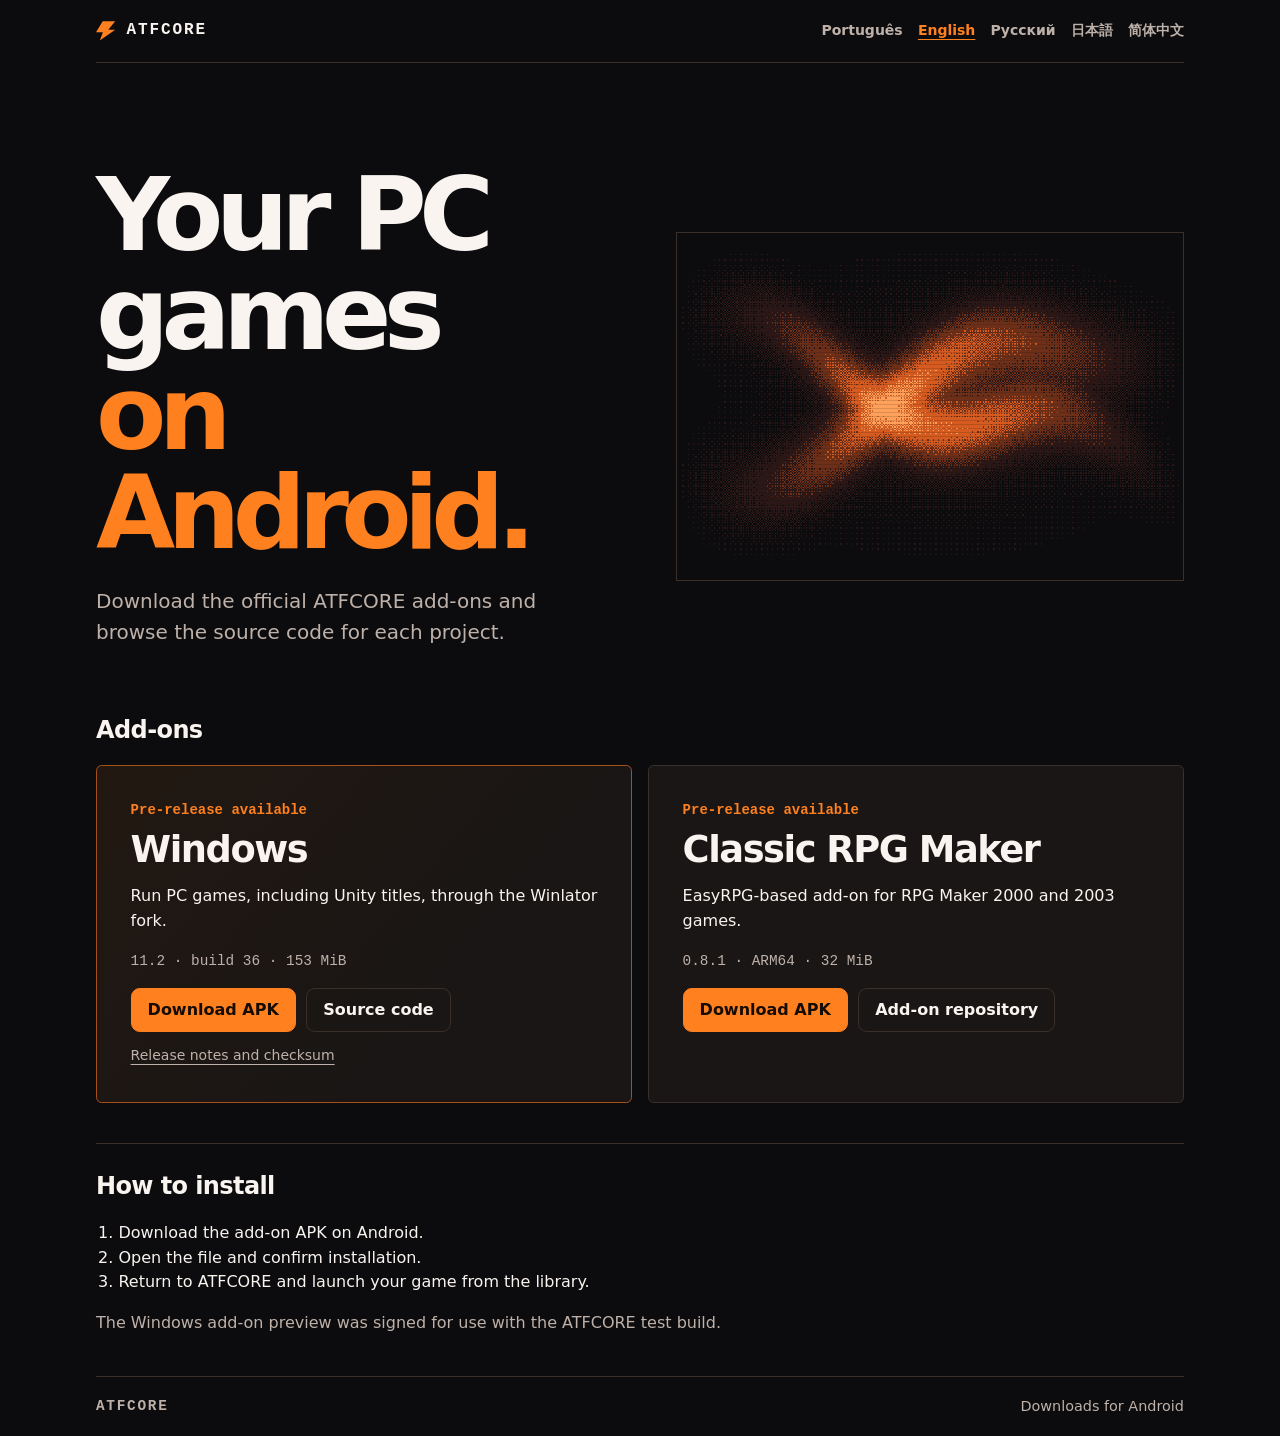
==== en/index.html @ ce7ff2d3 "Translate downloads and link directly to add-on APKs" ====
<!doctype html>
<html lang="en">
<head>
<meta charset="utf-8">
<meta name="viewport" content="width=device-width, initial-scale=1">
<meta name="description" content="Downloads and source code for the official ATFCORE Android add-ons.">
<meta name="theme-color" content="#0c0c0e">
<title>Downloads · ATFCORE</title>
<link rel="stylesheet" href="../style.css">
</head>
<body>
<header class="shell masthead"><span class="brand"><span class="mark" aria-hidden="true"></span> ATFCORE</span><nav class="languages" aria-label="Language"><a href="../" lang="pt-BR" hreflang="pt-BR">Português</a><a href="../en/" lang="en" hreflang="en" aria-current="page">English</a><a href="../ru/" lang="ru" hreflang="ru">Русский</a><a href="../ja/" lang="ja" hreflang="ja">日本語</a><a href="../zh/" lang="zh-Hans" hreflang="zh-Hans">简体中文</a></nav></header>
<main class="shell">
  <section class="hero">
    <div class="hero-copy">
    <h1>Your PC games<br><em>on Android.</em></h1>
    <p>Download the official ATFCORE add-ons and browse the source code for each project.</p>
    </div>
    <div class="hero-art" aria-hidden="true"></div>
  </section>
  <section id="downloads" aria-labelledby="downloads-title">
    <h2 id="downloads-title">Add-ons</h2>
    <div class="cards">
      <article class="card featured">
        <p class="status">Pre-release available</p>
        <h3>Windows</h3>
        <p>Run PC games, including Unity titles, through the Winlator fork.</p>
        <p class="meta">11.2 · build 36 · 153 MiB</p>
        <div class="actions">
          <a class="primary" href="https://github.com/atfcoreemu-svg/ATFCORE-Windows-Addon/releases/download/v11.2-build36/ATFCORE-WindowsAddon-11.2-build36.apk">Download APK</a>
          <a class="secondary" href="https://github.com/atfcoreemu-svg/ATFCORE-Windows-Addon">Source code</a>
        </div>
        <a class="release" href="https://github.com/atfcoreemu-svg/ATFCORE-Windows-Addon/releases/tag/v11.2-build36">Release notes and checksum</a>
      </article>
      <article class="card">
        <p class="status">Pre-release available</p>
        <h3>Classic RPG Maker</h3>
        <p>EasyRPG-based add-on for RPG Maker 2000 and 2003 games.</p>
        <p class="meta">0.8.1 · ARM64 · 32 MiB</p>
        <div class="actions"><a class="primary" href="https://github.com/atfcoreemu-svg/ATFCORE-RpgClassicAddon/releases/download/v0.8.1-atfcore-preview/ATFCORE-RpgClassicAddon-0.8.1-preview.apk">Download APK</a><a class="secondary" href="https://github.com/atfcoreemu-svg/ATFCORE-RpgClassicAddon">Add-on repository</a></div>
      </article>
    </div>
  </section>
  <section class="install" aria-labelledby="install-title">
    <h2 id="install-title">How to install</h2>
    <ol><li>Download the add-on APK on Android.</li><li>Open the file and confirm installation.</li><li>Return to ATFCORE and launch your game from the library.</li></ol>
    <p>The Windows add-on preview was signed for use with the ATFCORE test build.</p>
  </section>
</main>
<footer class="shell footer"><span class="brand">ATFCORE</span><span>Downloads for Android</span></footer>
</body>
</html>
---- style.css ----
:root{color-scheme:dark;--base:#0c0c0e;--text:#f9f4ef;--muted:#beb1a9;--orange:#ff801e;--line:#3b3029;--panel:#191615}
*{box-sizing:border-box}
html{scroll-behavior:smooth}
body{margin:0;background:radial-gradient(ellipse at 88% 8%,#432311 0,transparent 38rem),var(--base);color:var(--text);font-family:system-ui,sans-serif;line-height:1.55}
.shell{width:min(100% - 3rem,68rem);margin:auto}
.masthead,.footer{display:flex;justify-content:space-between;align-items:center;gap:1rem;padding:1.15rem 0;border-bottom:1px solid var(--line)}
.brand{display:inline-flex;align-items:center;gap:.7rem;font-weight:850;letter-spacing:.12em}
.mark{width:1.2rem;height:1.2rem;background:var(--orange);clip-path:polygon(35% 0,100% 0,64% 44%,100% 44%,20% 100%,36% 58%,0 58%)}
a{color:inherit;text-underline-offset:.25em}
a:focus-visible{outline:2px solid var(--orange);outline-offset:4px}
.masthead a,.release,.footer,.meta{color:var(--muted)}
.hero{padding:clamp(3.5rem,8vw,7rem) 0 clamp(2rem,5vw,4rem)}
h1,h2,h3,p{margin:0}
h1{font-weight:900;letter-spacing:-.075em;font-size:clamp(3rem,8vw,6.7rem);line-height:.97}
h1 em{font-style:normal;color:var(--orange)}
.hero p{max-width:32rem;font-size:clamp(1rem,2vw,1.25rem);margin-top:1.5rem;color:var(--muted)}
h2{font-size:1.5rem;letter-spacing:-.025em;margin-bottom:1rem}
.cards{display:grid;grid-template-columns:1fr 1fr;gap:1rem}
.card{padding:clamp(1.25rem,3vw,2.1rem);background:var(--panel);border:1px solid var(--line);border-radius:1rem}
.featured{border-color:#a7501c;background:linear-gradient(130deg,#291a12,var(--panel) 65%)}
.status{font-size:.875rem;font-weight:700;color:var(--orange)}
.pending{color:var(--muted)}
h3{font-size:clamp(1.65rem,3vw,2.3rem);line-height:1.15;margin:.45rem 0 .8rem;letter-spacing:-.04em}
.meta{margin:1rem 0;font-size:.9rem}
.actions{display:flex;gap:.65rem;flex-wrap:wrap}
.primary,.secondary{display:inline-flex;align-items:center;min-height:2.75rem;padding:.55rem 1rem;border-radius:.55rem;font-weight:750;text-decoration:none;border:1px solid var(--line)}
.primary{background:var(--orange);color:#170c04;border-color:var(--orange)}
.primary:hover{background:#ffa65b}
.secondary:hover{border-color:var(--orange)}
.release{display:inline-block;margin-top:.8rem;font-size:.875rem}
.install{margin:2.5rem 0;padding-top:1.5rem;border-top:1px solid var(--line)}
.install ol{padding-left:1.4rem}
.install p{color:var(--muted)}
.footer{border-top:1px solid var(--line);border-bottom:0;font-size:.9rem}
@media(max-width:42rem){.cards{grid-template-columns:1fr}.shell{width:calc(100% - 2rem)}.footer{align-items:flex-start;flex-direction:column}}
@media(prefers-reduced-motion:reduce){html{scroll-behavior:auto}}

/* Ordered-dither motif rendered at native pixels, with a restrained CRT border. */
body{background:var(--base)}
.hero{display:grid;grid-template-columns:minmax(0,1.08fr) minmax(0,1fr);gap:2rem;align-items:center}
.hero-copy{position:relative;z-index:1}
.hero-art{aspect-ratio:16/11;background:var(--base) url("dither.png") center/100% 100% no-repeat;image-rendering:pixelated;border:1px solid var(--line);position:relative}
.hero-art::after{content:"";position:absolute;inset:0;background:repeating-linear-gradient(0deg,transparent 0 3px,#0c0c0e25 3px 4px);pointer-events:none}
.card{border-radius:.35rem}
.featured{background:linear-gradient(130deg,#221811,var(--panel) 65%)}
.status,.brand,.meta{font-family:ui-monospace,monospace}
@media(max-width:55rem){.hero{gap:1rem}.hero h1{font-size:clamp(2.8rem,7.5vw,5rem)}}
@media(max-width:42rem){.hero{grid-template-columns:1fr;gap:1.6rem}.hero-art{aspect-ratio:2/1;background-size:cover}}

.languages{display:flex;flex-wrap:wrap;gap:.35rem .95rem;justify-content:flex-end;font-size:.875rem}
.languages a{color:var(--muted);font-weight:650;text-decoration:none}
.languages a[aria-current=page]{color:var(--orange);text-decoration:underline}
:lang(ja) h1,:lang(zh-Hans) h1{letter-spacing:-.04em;font-size:clamp(2.8rem,6.3vw,5.4rem);line-height:1.12}
:lang(ru) h1{font-size:clamp(2.8rem,7vw,5.8rem)}
@media(max-width:34rem){.masthead{align-items:flex-start;flex-direction:column}.languages{justify-content:flex-start}}
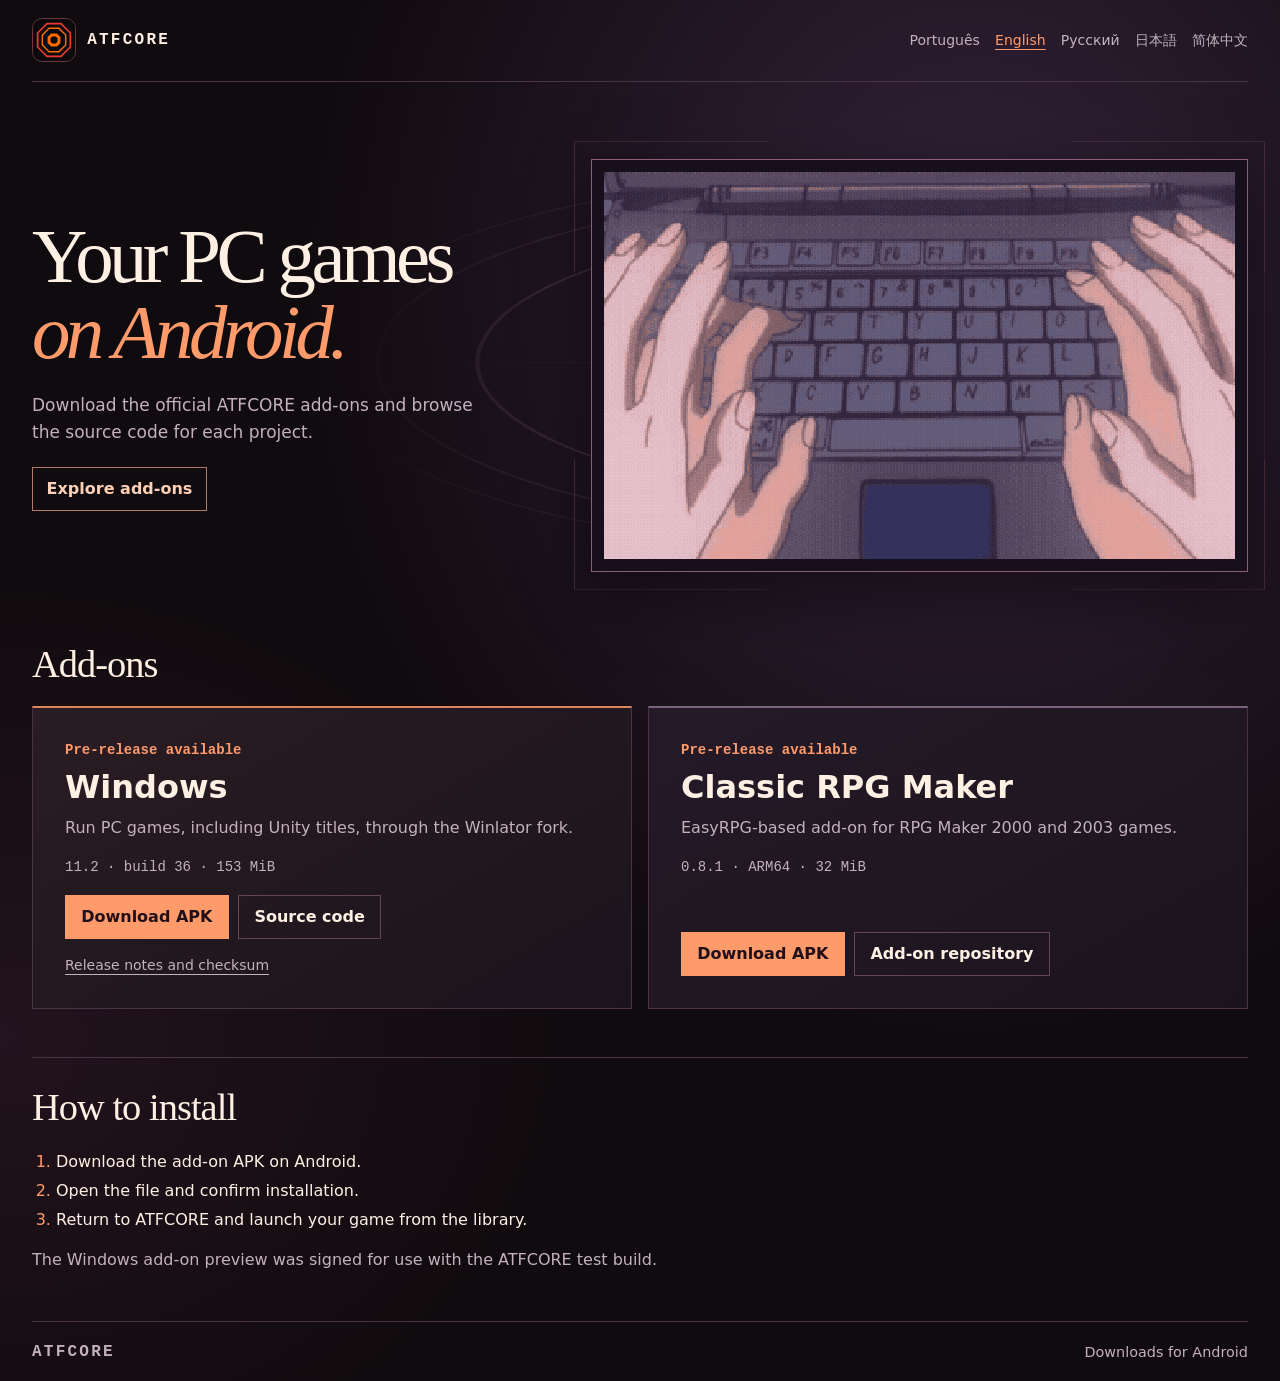
==== commit efcfbf19: "Use the app mark and original dithered Evangelion frame" ====
--- a/en/index.html
+++ b/en/index.html
@@ -4,19 +4,23 @@
 <meta charset="utf-8">
 <meta name="viewport" content="width=device-width, initial-scale=1">
 <meta name="description" content="Downloads and source code for the official ATFCORE Android add-ons.">
-<meta name="theme-color" content="#0c0c0e">
+<meta name="theme-color" content="#100b0e">
+<link rel="icon" href="../atfcore.svg" type="image/svg+xml">
 <title>Downloads · ATFCORE</title>
 <link rel="stylesheet" href="../style.css">
 </head>
 <body>
-<header class="shell masthead"><span class="brand"><span class="mark" aria-hidden="true"></span> ATFCORE</span><nav class="languages" aria-label="Language"><a href="../" lang="pt-BR" hreflang="pt-BR">Português</a><a href="../en/" lang="en" hreflang="en" aria-current="page">English</a><a href="../ru/" lang="ru" hreflang="ru">Русский</a><a href="../ja/" lang="ja" hreflang="ja">日本語</a><a href="../zh/" lang="zh-Hans" hreflang="zh-Hans">简体中文</a></nav></header>
+<header class="shell masthead"><span class="brand"><img src="../atfcore.svg" alt="" width="44" height="44">ATFCORE</span><nav class="languages" aria-label="Language"><a href="../?lang=pt-BR" lang="pt-BR" hreflang="pt-BR">Português</a><a href="../en/" lang="en" hreflang="en" aria-current="page">English</a><a href="../ru/" lang="ru" hreflang="ru">Русский</a><a href="../ja/" lang="ja" hreflang="ja">日本語</a><a href="../zh/" lang="zh-Hans" hreflang="zh-Hans">简体中文</a></nav></header>
 <main class="shell">
   <section class="hero">
     <div class="hero-copy">
     <h1>Your PC games<br><em>on Android.</em></h1>
     <p>Download the official ATFCORE add-ons and browse the source code for each project.</p>
+      <a class="hero-link" href="#downloads">Explore add-ons</a>
     </div>
-    <div class="hero-art" aria-hidden="true"></div>
+    <figure class="hero-art">
+      <img src="../hands-hero.webp" alt="A pixelated frame of Ritsuko and Maya overlapping their hands over a keyboard." width="384" height="236" fetchpriority="high">
+    </figure>
   </section>
   <section id="downloads" aria-labelledby="downloads-title">
     <h2 id="downloads-title">Add-ons</h2>
--- a/style.css
+++ b/style.css
@@ -1,55 +1,185 @@
-:root{color-scheme:dark;--base:#0c0c0e;--text:#f9f4ef;--muted:#beb1a9;--orange:#ff801e;--line:#3b3029;--panel:#191615}
-*{box-sizing:border-box}
-html{scroll-behavior:smooth}
-body{margin:0;background:radial-gradient(ellipse at 88% 8%,#432311 0,transparent 38rem),var(--base);color:var(--text);font-family:system-ui,sans-serif;line-height:1.55}
-.shell{width:min(100% - 3rem,68rem);margin:auto}
-.masthead,.footer{display:flex;justify-content:space-between;align-items:center;gap:1rem;padding:1.15rem 0;border-bottom:1px solid var(--line)}
-.brand{display:inline-flex;align-items:center;gap:.7rem;font-weight:850;letter-spacing:.12em}
-.mark{width:1.2rem;height:1.2rem;background:var(--orange);clip-path:polygon(35% 0,100% 0,64% 44%,100% 44%,20% 100%,36% 58%,0 58%)}
-a{color:inherit;text-underline-offset:.25em}
-a:focus-visible{outline:2px solid var(--orange);outline-offset:4px}
-.masthead a,.release,.footer,.meta{color:var(--muted)}
-.hero{padding:clamp(3.5rem,8vw,7rem) 0 clamp(2rem,5vw,4rem)}
-h1,h2,h3,p{margin:0}
-h1{font-weight:900;letter-spacing:-.075em;font-size:clamp(3rem,8vw,6.7rem);line-height:.97}
-h1 em{font-style:normal;color:var(--orange)}
-.hero p{max-width:32rem;font-size:clamp(1rem,2vw,1.25rem);margin-top:1.5rem;color:var(--muted)}
-h2{font-size:1.5rem;letter-spacing:-.025em;margin-bottom:1rem}
-.cards{display:grid;grid-template-columns:1fr 1fr;gap:1rem}
-.card{padding:clamp(1.25rem,3vw,2.1rem);background:var(--panel);border:1px solid var(--line);border-radius:1rem}
-.featured{border-color:#a7501c;background:linear-gradient(130deg,#291a12,var(--panel) 65%)}
-.status{font-size:.875rem;font-weight:700;color:var(--orange)}
-.pending{color:var(--muted)}
-h3{font-size:clamp(1.65rem,3vw,2.3rem);line-height:1.15;margin:.45rem 0 .8rem;letter-spacing:-.04em}
-.meta{margin:1rem 0;font-size:.9rem}
-.actions{display:flex;gap:.65rem;flex-wrap:wrap}
-.primary,.secondary{display:inline-flex;align-items:center;min-height:2.75rem;padding:.55rem 1rem;border-radius:.55rem;font-weight:750;text-decoration:none;border:1px solid var(--line)}
-.primary{background:var(--orange);color:#170c04;border-color:var(--orange)}
-.primary:hover{background:#ffa65b}
-.secondary:hover{border-color:var(--orange)}
-.release{display:inline-block;margin-top:.8rem;font-size:.875rem}
-.install{margin:2.5rem 0;padding-top:1.5rem;border-top:1px solid var(--line)}
-.install ol{padding-left:1.4rem}
-.install p{color:var(--muted)}
-.footer{border-top:1px solid var(--line);border-bottom:0;font-size:.9rem}
-@media(max-width:42rem){.cards{grid-template-columns:1fr}.shell{width:calc(100% - 2rem)}.footer{align-items:flex-start;flex-direction:column}}
-@media(prefers-reduced-motion:reduce){html{scroll-behavior:auto}}
+:root {
+  color-scheme: dark;
+  --base: #100b0e;
+  --panel: #1b141c;
+  --text: #fff0e4;
+  --muted: #c4b1bd;
+  --accent: #ff9b6a;
+  --line: #4a3343;
+  --mono: ui-monospace, "Liberation Mono", monospace;
+}
 
-/* Ordered-dither motif rendered at native pixels, with a restrained CRT border. */
-body{background:var(--base)}
-.hero{display:grid;grid-template-columns:minmax(0,1.08fr) minmax(0,1fr);gap:2rem;align-items:center}
-.hero-copy{position:relative;z-index:1}
-.hero-art{aspect-ratio:16/11;background:var(--base) url("dither.png") center/100% 100% no-repeat;image-rendering:pixelated;border:1px solid var(--line);position:relative}
-.hero-art::after{content:"";position:absolute;inset:0;background:repeating-linear-gradient(0deg,transparent 0 3px,#0c0c0e25 3px 4px);pointer-events:none}
-.card{border-radius:.35rem}
-.featured{background:linear-gradient(130deg,#221811,var(--panel) 65%)}
-.status,.brand,.meta{font-family:ui-monospace,monospace}
-@media(max-width:55rem){.hero{gap:1rem}.hero h1{font-size:clamp(2.8rem,7.5vw,5rem)}}
-@media(max-width:42rem){.hero{grid-template-columns:1fr;gap:1.6rem}.hero-art{aspect-ratio:2/1;background-size:cover}}
+* { box-sizing: border-box; }
+html { scroll-behavior: smooth; }
+body {
+  margin: 0;
+  background:
+    radial-gradient(ellipse at 76% 21%, #34223b 0, transparent 42rem),
+    radial-gradient(ellipse at 0 75%, #23131e 0, transparent 36rem),
+    var(--base);
+  color: var(--text);
+  font: 1rem/1.55 system-ui, sans-serif;
+}
 
-.languages{display:flex;flex-wrap:wrap;gap:.35rem .95rem;justify-content:flex-end;font-size:.875rem}
-.languages a{color:var(--muted);font-weight:650;text-decoration:none}
-.languages a[aria-current=page]{color:var(--orange);text-decoration:underline}
-:lang(ja) h1,:lang(zh-Hans) h1{letter-spacing:-.04em;font-size:clamp(2.8rem,6.3vw,5.4rem);line-height:1.12}
-:lang(ru) h1{font-size:clamp(2.8rem,7vw,5.8rem)}
-@media(max-width:34rem){.masthead{align-items:flex-start;flex-direction:column}.languages{justify-content:flex-start}}
+.shell { width: min(100% - 4rem, 76rem); margin-inline: auto; }
+a { color: inherit; text-underline-offset: .27em; }
+a:focus-visible { outline: 2px solid var(--accent); outline-offset: 4px; }
+h1, h2, h3, p, figure { margin: 0; }
+
+.masthead, .footer {
+  display: flex;
+  align-items: center;
+  justify-content: space-between;
+  gap: 1rem 2rem;
+  padding-block: 1.15rem;
+}
+.masthead { border-bottom: 1px solid var(--line); }
+.brand {
+  display: inline-flex;
+  align-items: center;
+  gap: .7rem;
+  font: 750 1rem/1 var(--mono);
+  letter-spacing: .14em;
+}
+.brand img {
+  display: block;
+  background: #0a0a0c;
+  border: 1px solid #683b44;
+  border-radius: .65rem;
+}
+.languages {
+  display: flex;
+  flex-wrap: wrap;
+  justify-content: flex-end;
+  gap: .3rem .95rem;
+  font-size: .875rem;
+}
+.languages a {
+  min-height: 2rem;
+  display: inline-flex;
+  align-items: center;
+  color: var(--muted);
+  text-decoration: none;
+}
+.languages a:hover, .languages a[aria-current="page"] { color: var(--accent); text-decoration: underline; }
+
+.hero {
+  display: grid;
+  position: relative;
+  isolation: isolate;
+  grid-template-columns: minmax(0,.86fr) minmax(0,1.14fr);
+  align-items: center;
+  gap: clamp(2rem, 5vw, 5rem);
+  padding-block: clamp(3rem, 6vw, 5rem) clamp(3rem, 5.5vw, 4.8rem);
+}
+.hero::before {
+  content: "";
+  position: absolute;
+  z-index: -1;
+  inset: 0;
+  pointer-events: none;
+  background:
+    radial-gradient(ellipse at 73% 50%, transparent 35%, #be8ca53b 35.1% 35.35%, transparent 35.45% 43%, #be8ca52c 43.1% 43.34%, transparent 43.44% 48%, #be8ca51e 48.1% 48.34%, transparent 48.44%),
+    linear-gradient(90deg, transparent 23%, #b47d9830 65%, transparent) center / 100% 1px no-repeat;
+  mask-image: linear-gradient(90deg, transparent 25%, #000 55%);
+}
+.hero-copy { min-width: 0; }
+h1 {
+  font: 500 clamp(3rem, 6vw, 6.5rem)/.98 Georgia, "Times New Roman", serif;
+  letter-spacing: -.06em;
+  text-wrap: balance;
+}
+h1 em { color: var(--accent); font-weight: inherit; }
+.hero-copy p { max-width: 29rem; margin-block: 1.4rem; color: var(--muted); font-size: 1.0625rem; }
+.hero-link {
+  display: inline-flex;
+  align-items: center;
+  min-height: 2.75rem;
+  padding: .4rem .85rem;
+  border: 1px solid #b37b65;
+  color: #ffd0b6;
+  text-decoration: none;
+  font-weight: 650;
+}
+.hero-link:hover { background: #ff9b6a20; border-color: var(--accent); }
+.hero-art {
+  position: relative;
+  margin: 0;
+  padding: clamp(.45rem, 1vw, .75rem);
+  border: 1px solid #905d74;
+  background: #170f1b;
+  box-shadow: 0 1.3rem 3.5rem #07040780;
+  isolation: isolate;
+}
+.hero-art::before {
+  content: "";
+  position: absolute;
+  inset: -1.15rem;
+  z-index: -1;
+  border: 1px solid #a2667645;
+  clip-path: polygon(0 0, 28% 0, 28% 1px, 72% 1px, 72% 0, 100% 0, 100% 29%, calc(100% - 1px) 29%, calc(100% - 1px) 71%, 100% 71%, 100% 100%, 72% 100%, 72% calc(100% - 1px), 28% calc(100% - 1px), 28% 100%, 0 100%, 0 71%, 1px 71%, 1px 29%, 0 29%);
+  pointer-events: none;
+}
+.hero-art img { width: 100%; height: auto; display: block; image-rendering: pixelated; }
+
+#downloads { scroll-margin-top: 1.5rem; }
+h2 {
+  font: 500 clamp(1.6rem, 3vw, 2.4rem)/1.12 Georgia, "Times New Roman", serif;
+  letter-spacing: -.025em;
+  margin-bottom: 1.3rem;
+}
+.cards { display: grid; grid-template-columns: repeat(2, minmax(0,1fr)); gap: 1rem; }
+.card {
+  display: flex;
+  flex-direction: column;
+  align-items: start;
+  padding: clamp(1.25rem, 3vw, 2rem);
+  background: linear-gradient(150deg, #251a28, var(--panel));
+  border: 1px solid var(--line);
+  border-top: 2px solid #7c617e;
+}
+.featured { border-top-color: #dd845b; background: linear-gradient(150deg, #2a1c23, var(--panel)); }
+.status { font: 650 .875rem/1.5 var(--mono); color: var(--accent); }
+h3 { font-size: clamp(1.35rem, 2.7vw, 2rem); font-weight: 680; line-height: 1.17; margin: .45rem 0 .6rem; }
+.card > p:not(.status) { color: var(--muted); }
+.meta { margin-block: 1.05rem; font: .875rem/1.5 var(--mono); }
+.actions { display: flex; flex-wrap: wrap; margin-top: auto; gap: .6rem; }
+.primary, .secondary {
+  display: inline-flex;
+  align-items: center;
+  min-height: 2.75rem;
+  padding: .55rem .95rem;
+  border: 1px solid #65445b;
+  font-weight: 700;
+  text-decoration: none;
+}
+.primary { background: var(--accent); color: #211019; border-color: var(--accent); }
+.primary:hover { background: #ffbd99; }
+.secondary:hover { border-color: var(--accent); }
+.release { display: inline-block; margin-top: .95rem; font-size: .875rem; color: var(--muted); }
+
+.install { margin-block: 3rem; padding-top: 1.75rem; border-top: 1px solid var(--line); }
+.install ol { padding-inline-start: 1.5rem; }
+.install li { margin-block: .25rem; }
+.install li::marker { color: var(--accent); }
+.install p, .footer { color: var(--muted); }
+.footer { border-top: 1px solid var(--line); font-size: .9rem; }
+
+:lang(ja) h1, :lang(zh-Hans) h1 { letter-spacing: -.045em; font-size: clamp(2.35rem, 5.2vw, 5rem); line-height: 1.13; }
+:lang(ru) h1 { font-size: clamp(2.8rem, 5.4vw, 5.6rem); }
+@media (max-width: 54rem) {
+  .shell { width: calc(100% - 3rem); }
+  .hero { gap: 2rem; }
+}
+@media (max-width: 43rem) {
+  .shell { width: calc(100% - 2rem); }
+  .hero { grid-template-columns: 1fr; padding-block: 2.75rem 3rem; gap: 1.8rem; }
+  .hero::before { display: none; }
+  .hero-art::before { inset: -.45rem; }
+  .cards { grid-template-columns: 1fr; }
+}
+@media (max-width: 34rem) {
+  .masthead, .footer { align-items: flex-start; flex-direction: column; gap: .7rem; }
+  .languages { justify-content: flex-start; }
+}
+@media (prefers-reduced-motion: reduce) { html { scroll-behavior: auto; } }
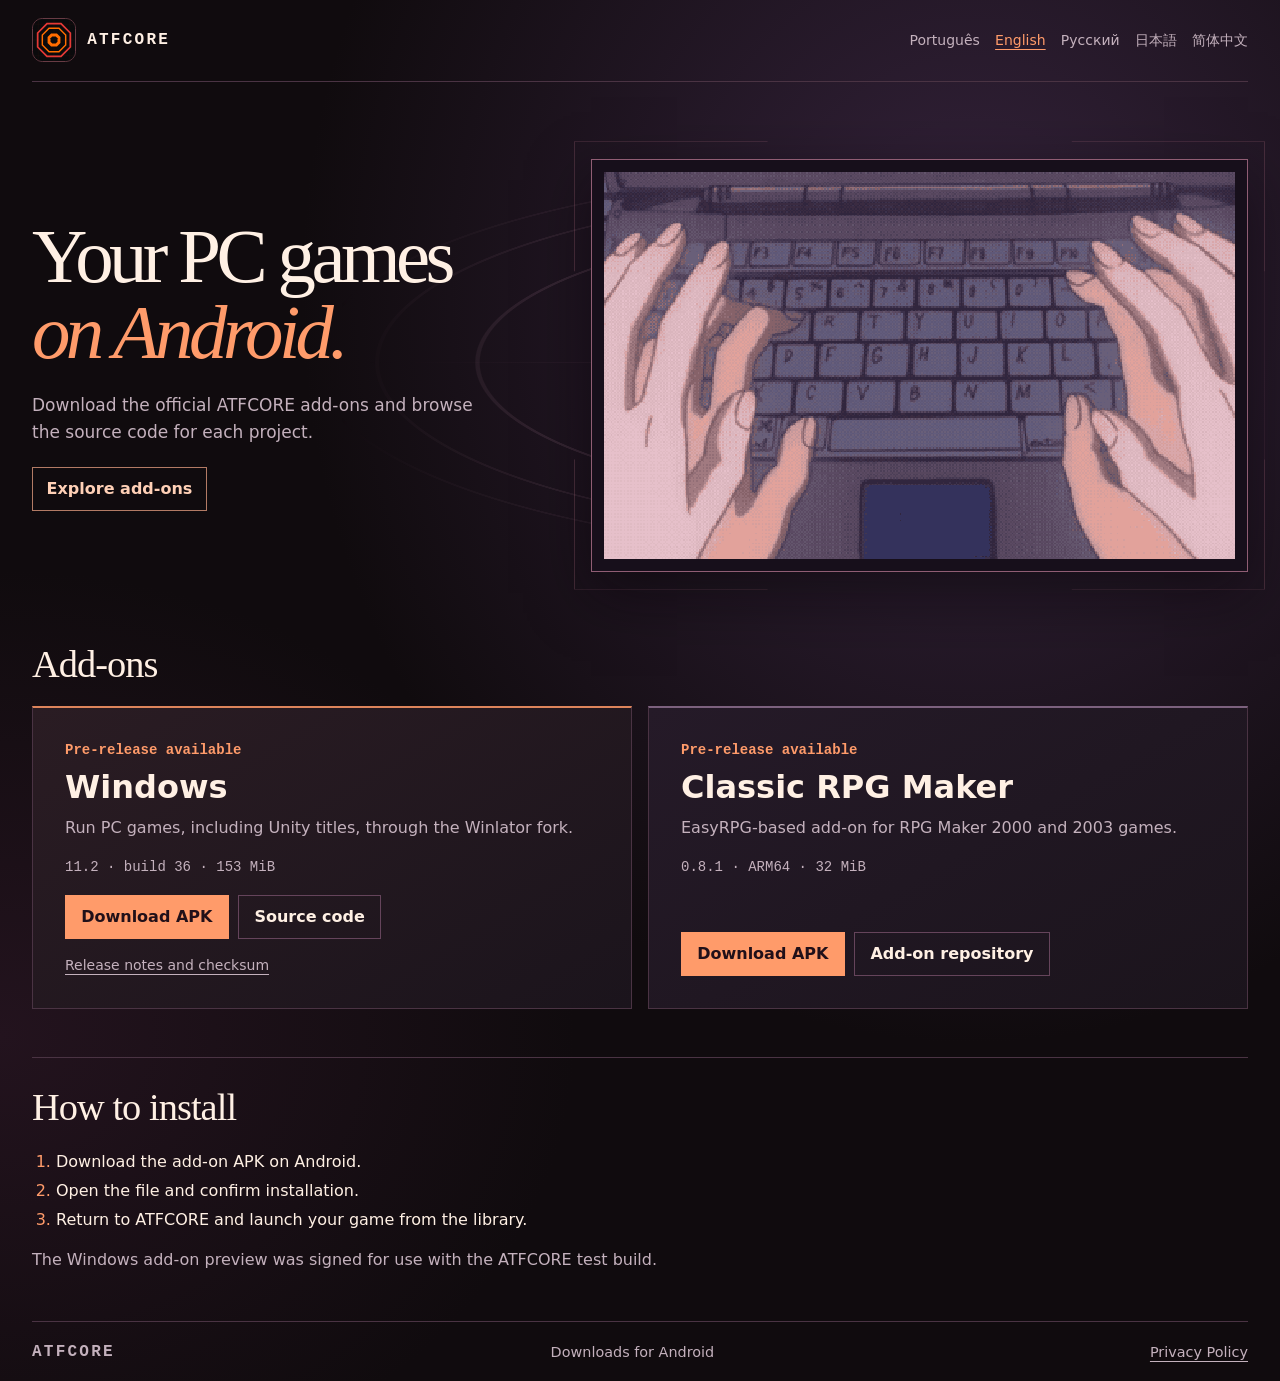
==== commit 2520ae6a: "Publish the ATFCORE privacy policy" ====
--- a/en/index.html
+++ b/en/index.html
@@ -51,6 +51,6 @@
     <p>The Windows add-on preview was signed for use with the ATFCORE test build.</p>
   </section>
 </main>
-<footer class="shell footer"><span class="brand">ATFCORE</span><span>Downloads for Android</span></footer>
+<footer class="shell footer"><span class="brand">ATFCORE</span><span>Downloads for Android</span><a href="../privacy/#en">Privacy Policy</a></footer>
 </body>
 </html>
--- a/style.css
+++ b/style.css
@@ -183,3 +183,25 @@
   .languages { justify-content: flex-start; }
 }
 @media (prefers-reduced-motion: reduce) { html { scroll-behavior: auto; } }
+
+.policy {
+  max-width: 48rem;
+  padding-block: clamp(2rem, 6vw, 4rem);
+  overflow-wrap: anywhere;
+}
+.policy h1, .policy-title {
+  margin-bottom: 1rem;
+  font: 500 clamp(2.25rem, 7vw, 4rem)/1.05 Georgia, "Times New Roman", serif;
+  letter-spacing: -.04em;
+}
+.policy h2:not(.policy-title), .policy h3 {
+  margin-block: 1.75rem .45rem;
+  font-size: 1.25rem;
+}
+.policy p + p { margin-top: .75rem; }
+.policy a { color: var(--accent); }
+.policy article + article {
+  margin-top: 2.75rem;
+  padding-top: 2.75rem;
+  border-top: 1px solid var(--line);
+}
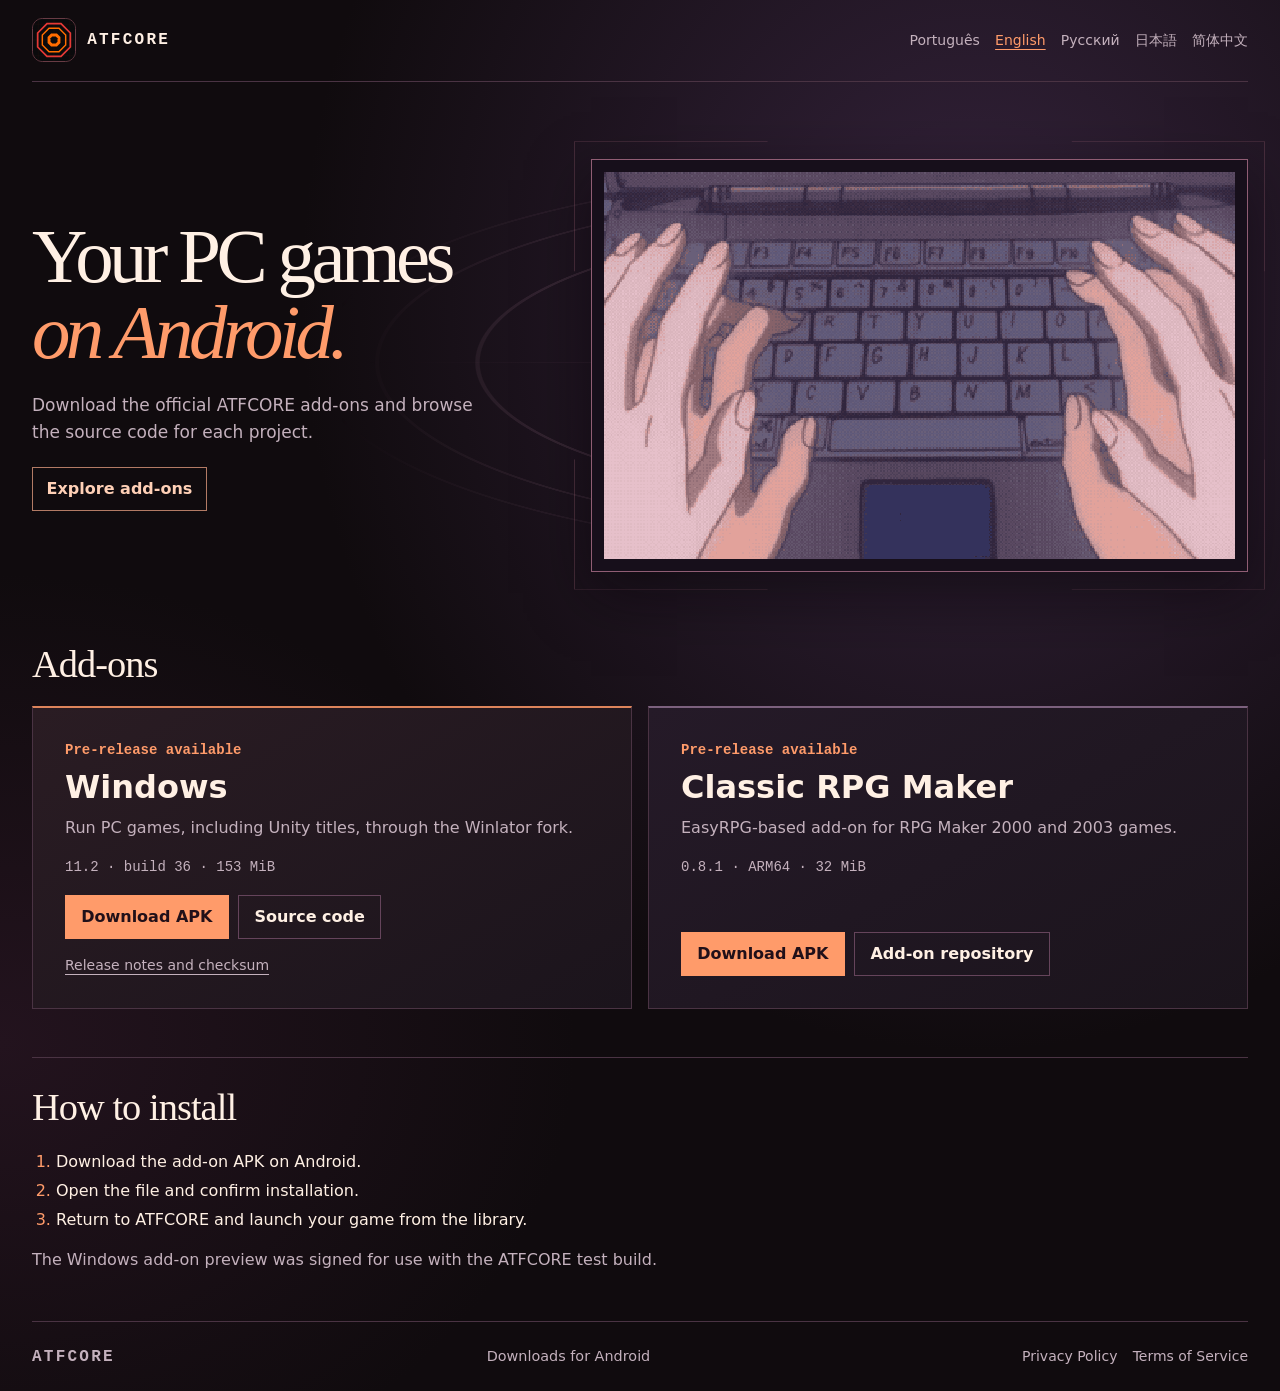
==== commit 00201e6a: "Publish ATFCORE terms of service" ====
--- a/en/index.html
+++ b/en/index.html
@@ -51,6 +51,6 @@
     <p>The Windows add-on preview was signed for use with the ATFCORE test build.</p>
   </section>
 </main>
-<footer class="shell footer"><span class="brand">ATFCORE</span><span>Downloads for Android</span><a href="../privacy/#en">Privacy Policy</a></footer>
+<footer class="shell footer"><span class="brand">ATFCORE</span><span>Downloads for Android</span><nav class="languages"><a href="../privacy/#en">Privacy Policy</a><a href="../terms/#en">Terms of Service</a></nav></footer>
 </body>
 </html>
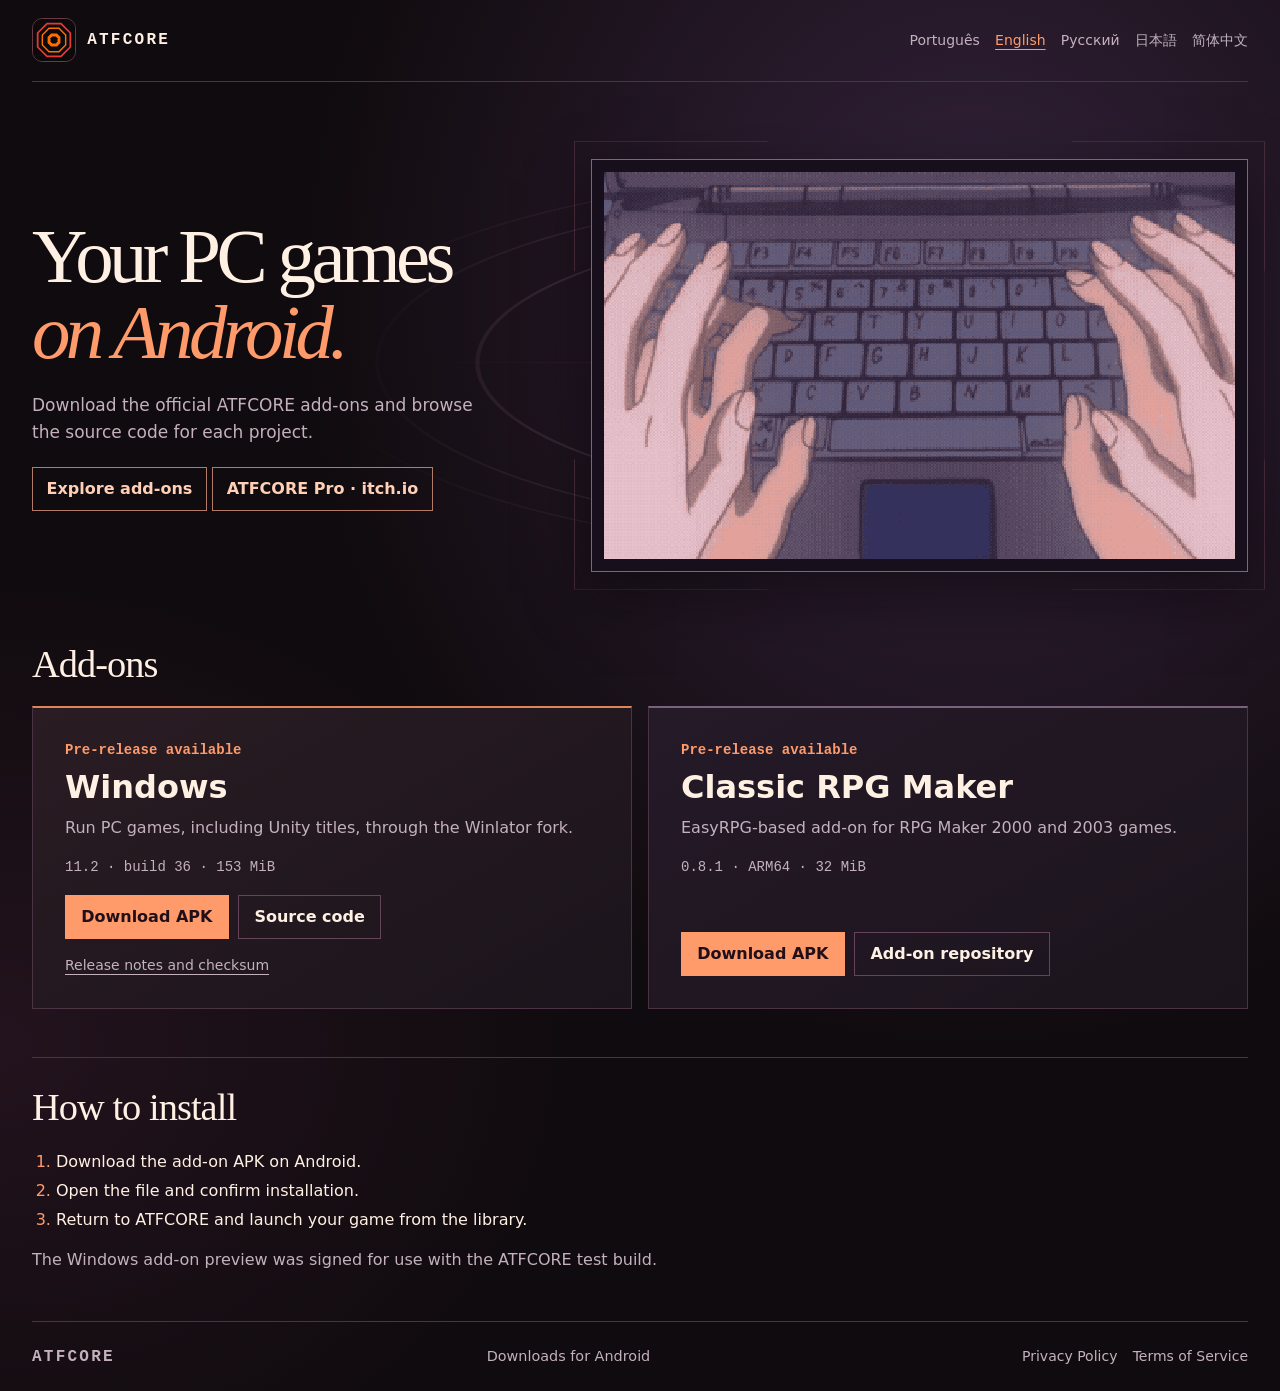
==== commit 85d14c14: "Link ATFCORE Pro on itch.io from the download portal" ====
--- a/en/index.html
+++ b/en/index.html
@@ -17,6 +17,7 @@
     <h1>Your PC games<br><em>on Android.</em></h1>
     <p>Download the official ATFCORE add-ons and browse the source code for each project.</p>
       <a class="hero-link" href="#downloads">Explore add-ons</a>
+      <a class="hero-link" href="https://atfcoreemu-svg.itch.io/atfcore-pro">ATFCORE Pro · itch.io</a>
     </div>
     <figure class="hero-art">
       <img src="../hands-hero.webp" alt="A pixelated frame of Ritsuko and Maya overlapping their hands over a keyboard." width="384" height="236" fetchpriority="high">
